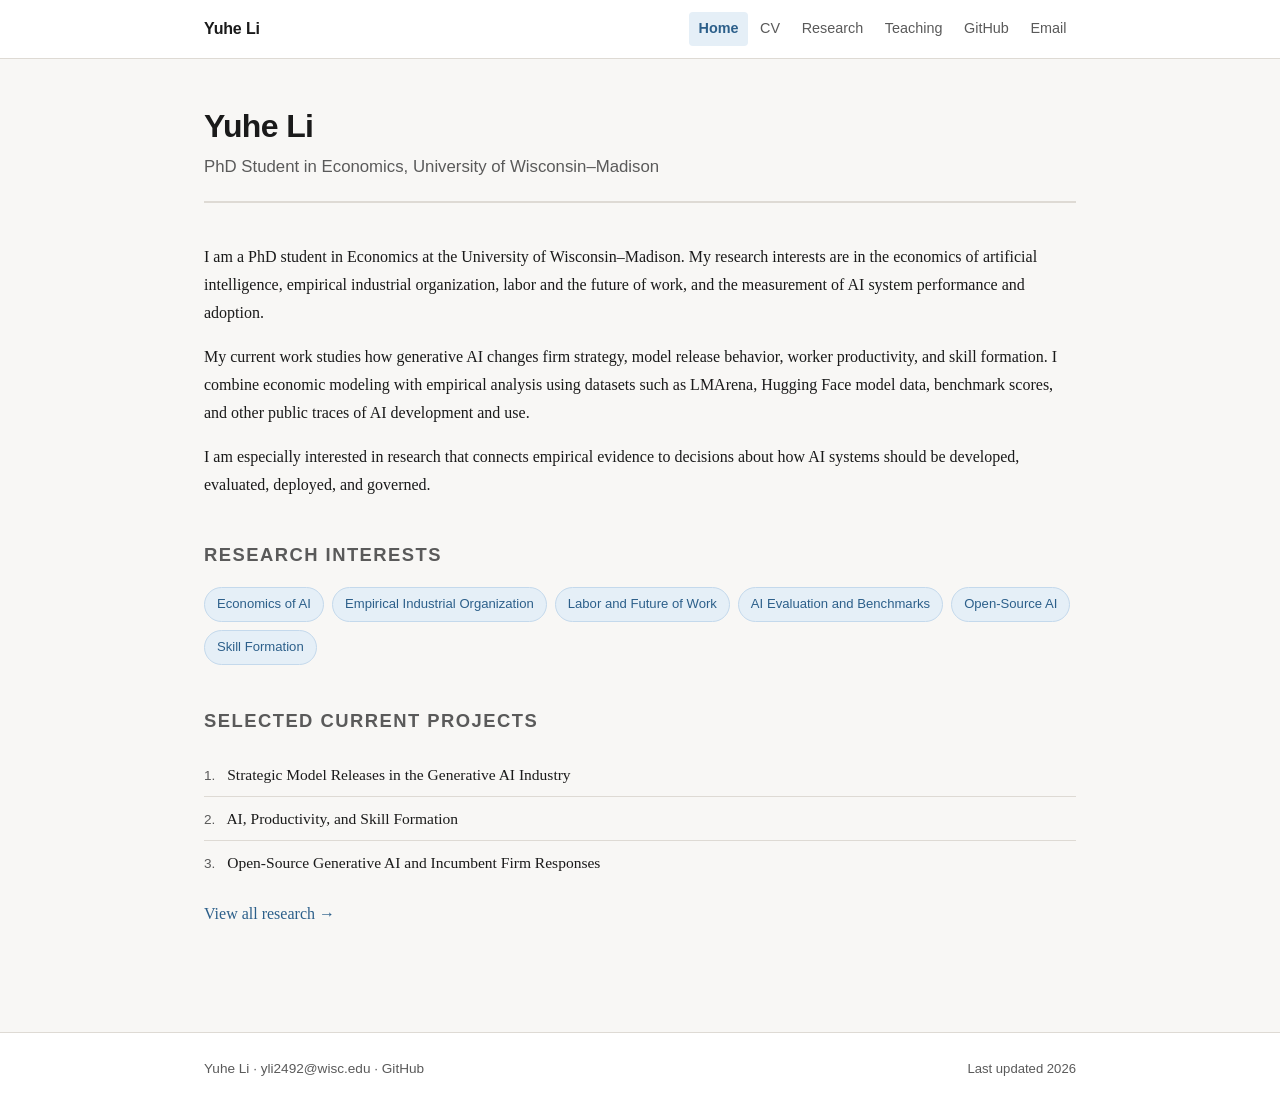
==== index.html @ 70bfa182 "Create personal academic website" ====
<!DOCTYPE html>
<html lang="en">
<head>
  <meta charset="UTF-8">
  <meta name="viewport" content="width=device-width, initial-scale=1.0">
  <meta name="description" content="Yuhe Li — PhD Student in Economics at the University of Wisconsin–Madison. Research in economics of AI, empirical IO, and labor.">
  <title>Yuhe Li</title>
  <link rel="stylesheet" href="styles.css">
</head>
<body>

  <!-- ===== Navigation ===== -->
  <header>
    <nav aria-label="Main navigation">
      <div class="nav-inner">
        <a class="nav-name" href="index.html">Yuhe Li</a>
        <ul class="nav-links">
          <li><a href="index.html" class="active" aria-current="page">Home</a></li>
          <li><a href="cv.html">CV</a></li>
          <li><a href="research.html">Research</a></li>
          <li><a href="teaching.html">Teaching</a></li>
          <!-- TODO: replace with your GitHub profile URL -->
          <li><a href="https://github.com/yuhe-li" target="_blank" rel="noopener noreferrer">GitHub</a></li>
          <!-- TODO: add LinkedIn URL, or remove this item if not using LinkedIn -->
          <!-- <li><a href="https://linkedin.com/in/YOUR_LINKEDIN" target="_blank" rel="noopener noreferrer">LinkedIn</a></li> -->
          <li><a href="mailto:yli2492@wisc.edu">Email</a></li>
        </ul>
      </div>
    </nav>
  </header>

  <!-- ===== Main Content ===== -->
  <main>
    <div class="container">

      <!-- Page header: name and affiliation -->
      <div class="page-header">
        <h1>Yuhe Li</h1>
        <p class="subtitle">PhD Student in Economics, University of Wisconsin–Madison</p>
      </div>

      <!-- Bio -->
      <div class="section">
        <p>
          I am a PhD student in Economics at the University of Wisconsin–Madison. My research
          interests are in the economics of artificial intelligence, empirical industrial
          organization, labor and the future of work, and the measurement of AI system
          performance and adoption.
        </p>
        <p>
          My current work studies how generative AI changes firm strategy, model release
          behavior, worker productivity, and skill formation. I combine economic modeling with
          empirical analysis using datasets such as LMArena, Hugging Face model data, benchmark
          scores, and other public traces of AI development and use.
        </p>
        <p>
          I am especially interested in research that connects empirical evidence to decisions
          about how AI systems should be developed, evaluated, deployed, and governed.
        </p>
      </div>

      <!-- Research interests -->
      <div class="section">
        <h2>Research Interests</h2>
        <div class="tags" role="list" aria-label="Research interest areas">
          <span class="tag" role="listitem">Economics of AI</span>
          <span class="tag" role="listitem">Empirical Industrial Organization</span>
          <span class="tag" role="listitem">Labor and Future of Work</span>
          <span class="tag" role="listitem">AI Evaluation and Benchmarks</span>
          <span class="tag" role="listitem">Open-Source AI</span>
          <span class="tag" role="listitem">Skill Formation</span>
        </div>
      </div>

      <!-- Selected current projects -->
      <div class="section">
        <h2>Selected Current Projects</h2>
        <ul class="project-list">
          <li>
            <span class="project-num">1.</span>
            <a href="research.html#strategic-releases">
              Strategic Model Releases in the Generative AI Industry
            </a>
          </li>
          <li>
            <span class="project-num">2.</span>
            <a href="research.html#productivity-skills">
              AI, Productivity, and Skill Formation
            </a>
          </li>
          <li>
            <span class="project-num">3.</span>
            <a href="research.html#open-source">
              Open-Source Generative AI and Incumbent Firm Responses
            </a>
          </li>
        </ul>
        <p style="margin-top: 1rem;">
          <a href="research.html">View all research &rarr;</a>
        </p>
      </div>

    </div>
  </main>

  <!-- ===== Footer ===== -->
  <footer>
    <div class="container">
      <div class="footer-left">
        Yuhe Li &middot;
        <a href="mailto:yli2492@wisc.edu">yli2492@wisc.edu</a> &middot;
        <!-- TODO: replace with your GitHub profile URL -->
        <a href="https://github.com/yuhe-li" target="_blank" rel="noopener noreferrer">GitHub</a>
      </div>
      <div class="footer-right">Last updated 2026</div>
    </div>
  </footer>

</body>
</html>
---- styles.css ----
/* =========================================================
   styles.css — Shared stylesheet for yuhe-li.github.io
   ========================================================= */

/* ----- CSS Variables ----- */
:root {
  --bg:           #f8f7f5;
  --bg-white:     #ffffff;
  --text:         #1a1a1a;
  --text-muted:   #5a5a5a;
  --accent:       #2c5f8a;
  --accent-hover: #1d4266;
  --accent-light: #e5eff7;
  --border:       #dedad4;
  --max-width:    920px;
  --nav-height:   58px;
  --radius:       4px;
}

/* ----- Reset & Base ----- */
*, *::before, *::after {
  box-sizing: border-box;
  margin: 0;
  padding: 0;
}

html {
  font-size: 16px;
  scroll-behavior: smooth;
}

body {
  background-color: var(--bg);
  color: var(--text);
  font-family: Georgia, 'Times New Roman', Times, serif;
  line-height: 1.75;
  min-height: 100vh;
  display: flex;
  flex-direction: column;
}

/* Use sans-serif for UI elements */
nav, footer, .tag, .btn, .methods-line, h1, h2, h3, h4, label {
  font-family: -apple-system, BlinkMacSystemFont, 'Segoe UI', Helvetica, Arial, sans-serif;
}

a {
  color: var(--accent);
  text-decoration: none;
}

a:hover {
  color: var(--accent-hover);
  text-decoration: underline;
}

p {
  margin-bottom: 1rem;
}

p:last-child {
  margin-bottom: 0;
}

/* ----- Layout ----- */
.container {
  max-width: var(--max-width);
  margin: 0 auto;
  padding: 0 1.5rem;
}

main {
  flex: 1;
  padding: 3rem 0 4rem;
}

/* ----- Navigation ----- */
header {
  position: sticky;
  top: 0;
  z-index: 100;
  background: var(--bg-white);
  border-bottom: 1px solid var(--border);
}

nav {
  height: var(--nav-height);
}

.nav-inner {
  max-width: var(--max-width);
  margin: 0 auto;
  padding: 0 1.5rem;
  height: 100%;
  display: flex;
  align-items: center;
  justify-content: space-between;
  gap: 1rem;
}

/* Name/logo in nav */
.nav-name {
  font-size: 1rem;
  font-weight: 600;
  color: var(--text);
  text-decoration: none;
  white-space: nowrap;
  letter-spacing: -0.01em;
}

.nav-name:hover {
  color: var(--accent);
  text-decoration: none;
}

/* Nav links list */
.nav-links {
  list-style: none;
  display: flex;
  align-items: center;
  gap: 0.15rem;
  flex-wrap: wrap;
  justify-content: flex-end;
}

.nav-links a {
  display: inline-block;
  padding: 0.3rem 0.6rem;
  font-size: 0.9rem;
  color: var(--text-muted);
  text-decoration: none;
  border-radius: var(--radius);
  transition: color 0.15s, background 0.15s;
}

.nav-links a:hover {
  color: var(--accent);
  background: var(--accent-light);
  text-decoration: none;
}

/* Active page indicator */
.nav-links a.active {
  color: var(--accent);
  font-weight: 600;
  background: var(--accent-light);
}

/* ----- Page Headings ----- */
.page-header {
  margin-bottom: 2.5rem;
  padding-bottom: 1.25rem;
  border-bottom: 2px solid var(--border);
}

.page-header h1 {
  font-size: 2rem;
  font-weight: 700;
  color: var(--text);
  letter-spacing: -0.02em;
  line-height: 1.2;
}

.page-header .subtitle {
  margin-top: 0.4rem;
  font-size: 1.05rem;
  color: var(--text-muted);
  font-family: -apple-system, BlinkMacSystemFont, 'Segoe UI', Helvetica, Arial, sans-serif;
}

/* ----- Section Headings ----- */
.section {
  margin-bottom: 2.5rem;
}

.section h2 {
  font-size: 1.15rem;
  font-weight: 700;
  text-transform: uppercase;
  letter-spacing: 0.08em;
  color: var(--text-muted);
  margin-bottom: 1rem;
}

/* ----- Research Interest Tags ----- */
.tags {
  display: flex;
  flex-wrap: wrap;
  gap: 0.5rem;
}

.tag {
  display: inline-block;
  padding: 0.3rem 0.75rem;
  background: var(--accent-light);
  color: var(--accent);
  border-radius: 100px;
  font-size: 0.82rem;
  font-weight: 500;
  border: 1px solid #c4d9ec;
}

/* ----- Project Cards ----- */
.card {
  background: var(--bg-white);
  border: 1px solid var(--border);
  border-radius: var(--radius);
  padding: 1.5rem 1.75rem;
  margin-bottom: 1.25rem;
  transition: border-color 0.15s;
}

.card:hover {
  border-color: #bac8d3;
}

.card h3 {
  font-size: 1.05rem;
  font-weight: 600;
  color: var(--text);
  margin-bottom: 0.65rem;
  line-height: 1.35;
}

.card h3 a {
  color: var(--text);
  text-decoration: none;
}

.card h3 a:hover {
  color: var(--accent);
  text-decoration: underline;
}

.card p {
  font-size: 0.97rem;
  color: var(--text);
  margin-bottom: 0.75rem;
}

/* Methods/status line inside cards */
.methods-line {
  font-size: 0.83rem;
  color: var(--text-muted);
  font-style: italic;
  margin-top: 0.5rem;
  margin-bottom: 0;
}

/* ----- Project links list on home page ----- */
.project-list {
  list-style: none;
}

.project-list li {
  padding: 0.5rem 0;
  border-bottom: 1px solid var(--border);
  font-size: 0.97rem;
}

.project-list li:last-child {
  border-bottom: none;
}

.project-list a {
  color: var(--text);
  text-decoration: none;
}

.project-list a:hover {
  color: var(--accent);
  text-decoration: underline;
}

.project-num {
  color: var(--text-muted);
  margin-right: 0.5rem;
  font-family: -apple-system, BlinkMacSystemFont, 'Segoe UI', Helvetica, Arial, sans-serif;
  font-size: 0.85rem;
}

/* ----- Button / Download Link ----- */
.btn {
  display: inline-block;
  padding: 0.55rem 1.2rem;
  background: var(--accent);
  color: #fff;
  border-radius: var(--radius);
  font-size: 0.9rem;
  font-weight: 500;
  text-decoration: none;
  transition: background 0.15s;
}

.btn:hover {
  background: var(--accent-hover);
  color: #fff;
  text-decoration: none;
}

.btn-outline {
  background: transparent;
  color: var(--accent);
  border: 1.5px solid var(--accent);
}

.btn-outline:hover {
  background: var(--accent-light);
  color: var(--accent);
}

/* ----- CV PDF embed ----- */
.pdf-wrapper {
  margin-top: 1.5rem;
  border: 1px solid var(--border);
  border-radius: var(--radius);
  overflow: hidden;
}

.pdf-fallback {
  font-size: 0.9rem;
  color: var(--text-muted);
  margin: 1rem 0 0;
}

.pdf-wrapper iframe {
  display: block;
  width: 100%;
  height: 80vh;
  min-height: 500px;
  border: none;
}

/* ----- Teaching sections ----- */
.teaching-role {
  margin-bottom: 2rem;
}

.teaching-role h3 {
  font-size: 1rem;
  font-weight: 700;
  color: var(--text);
  font-family: -apple-system, BlinkMacSystemFont, 'Segoe UI', Helvetica, Arial, sans-serif;
  margin-bottom: 0.5rem;
}

.teaching-role p {
  font-size: 0.97rem;
}

/* ----- Research themes list ----- */
.theme-list {
  list-style: none;
  padding: 0;
}

.theme-list li {
  padding: 0.45rem 0 0.45rem 1.2rem;
  position: relative;
  font-size: 0.97rem;
  border-bottom: 1px solid var(--border);
}

.theme-list li:last-child {
  border-bottom: none;
}

.theme-list li::before {
  content: '›';
  position: absolute;
  left: 0;
  color: var(--accent);
  font-weight: 700;
}

/* ----- Footer ----- */
footer {
  background: var(--bg-white);
  border-top: 1px solid var(--border);
  padding: 1.5rem 0;
}

footer .container {
  display: flex;
  align-items: center;
  justify-content: space-between;
  flex-wrap: wrap;
  gap: 0.5rem;
}

.footer-left {
  font-size: 0.85rem;
  color: var(--text-muted);
  font-family: -apple-system, BlinkMacSystemFont, 'Segoe UI', Helvetica, Arial, sans-serif;
}

.footer-left a {
  color: var(--text-muted);
}

.footer-left a:hover {
  color: var(--accent);
}

.footer-right {
  font-size: 0.82rem;
  color: var(--text-muted);
  font-family: -apple-system, BlinkMacSystemFont, 'Segoe UI', Helvetica, Arial, sans-serif;
}

/* ----- Divider ----- */
hr {
  border: none;
  border-top: 1px solid var(--border);
  margin: 2rem 0;
}

/* ----- Responsive: Tablet / Mobile ----- */
@media (max-width: 640px) {
  :root {
    --nav-height: auto;
  }

  .nav-inner {
    flex-direction: column;
    align-items: flex-start;
    padding: 0.75rem 1.25rem;
    gap: 0.5rem;
  }

  .nav-links {
    gap: 0.1rem;
  }

  .nav-links a {
    font-size: 0.82rem;
    padding: 0.25rem 0.5rem;
  }

  main {
    padding: 2rem 0 3rem;
  }

  .container {
    padding: 0 1.25rem;
  }

  .page-header h1 {
    font-size: 1.6rem;
  }

  footer .container {
    flex-direction: column;
    align-items: flex-start;
  }

  .pdf-wrapper iframe {
    height: 60vh;
  }
}
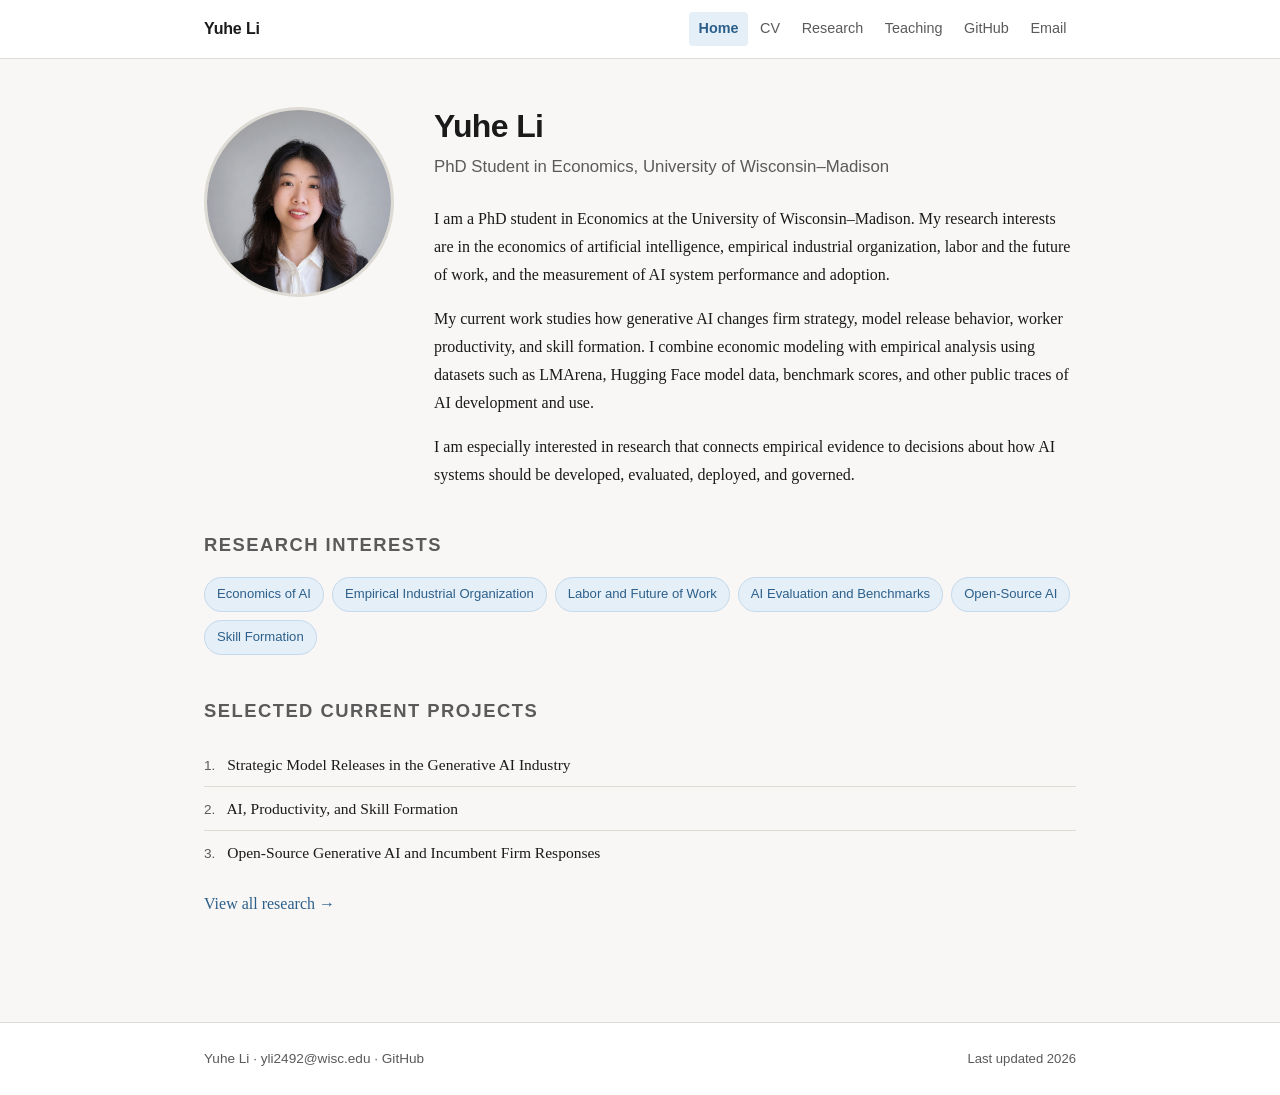
==== commit 06f39167: "Add profile photo to homepage" ====
--- a/index.html
+++ b/index.html
@@ -33,30 +33,35 @@
   <main>
     <div class="container">
 
-      <!-- Page header: name and affiliation -->
-      <div class="page-header">
-        <h1>Yuhe Li</h1>
-        <p class="subtitle">PhD Student in Economics, University of Wisconsin–Madison</p>
-      </div>
-
-      <!-- Bio -->
-      <div class="section">
-        <p>
-          I am a PhD student in Economics at the University of Wisconsin–Madison. My research
-          interests are in the economics of artificial intelligence, empirical industrial
-          organization, labor and the future of work, and the measurement of AI system
-          performance and adoption.
-        </p>
-        <p>
-          My current work studies how generative AI changes firm strategy, model release
-          behavior, worker productivity, and skill formation. I combine economic modeling with
-          empirical analysis using datasets such as LMArena, Hugging Face model data, benchmark
-          scores, and other public traces of AI development and use.
-        </p>
-        <p>
-          I am especially interested in research that connects empirical evidence to decisions
-          about how AI systems should be developed, evaluated, deployed, and governed.
-        </p>
+      <!-- Profile: photo + name + bio side by side -->
+      <div class="profile">
+        <img
+          class="profile-photo"
+          src="assets/photo.jpg"
+          alt="Yuhe Li"
+        >
+        <div class="profile-body">
+          <div class="page-header">
+            <h1>Yuhe Li</h1>
+            <p class="subtitle">PhD Student in Economics, University of Wisconsin–Madison</p>
+          </div>
+          <p>
+            I am a PhD student in Economics at the University of Wisconsin–Madison. My research
+            interests are in the economics of artificial intelligence, empirical industrial
+            organization, labor and the future of work, and the measurement of AI system
+            performance and adoption.
+          </p>
+          <p>
+            My current work studies how generative AI changes firm strategy, model release
+            behavior, worker productivity, and skill formation. I combine economic modeling with
+            empirical analysis using datasets such as LMArena, Hugging Face model data, benchmark
+            scores, and other public traces of AI development and use.
+          </p>
+          <p>
+            I am especially interested in research that connects empirical evidence to decisions
+            about how AI systems should be developed, evaluated, deployed, and governed.
+          </p>
+        </div>
       </div>
 
       <!-- Research interests -->
--- a/styles.css
+++ b/styles.css
@@ -146,6 +146,55 @@
   background: var(--accent-light);
 }
 
+/* ----- Profile layout (home page) ----- */
+.profile {
+  display: flex;
+  gap: 2.5rem;
+  align-items: flex-start;
+  margin-bottom: 2.5rem;
+}
+
+.profile-photo {
+  width: 190px;
+  height: 190px;
+  border-radius: 50%;
+  object-fit: cover;
+  object-position: center top;
+  flex-shrink: 0;
+  border: 3px solid var(--border);
+}
+
+.profile-body {
+  flex: 1;
+  min-width: 0;
+}
+
+/* No divider line under the name when it's inside the profile block */
+.profile-body .page-header {
+  border-bottom: none;
+  padding-bottom: 0.5rem;
+  margin-bottom: 1rem;
+}
+
+/* On mobile, stack photo above text */
+@media (max-width: 560px) {
+  .profile {
+    flex-direction: column;
+    align-items: center;
+    text-align: center;
+    gap: 1.5rem;
+  }
+
+  .profile-photo {
+    width: 150px;
+    height: 150px;
+  }
+
+  .tags {
+    justify-content: center;
+  }
+}
+
 /* ----- Page Headings ----- */
 .page-header {
   margin-bottom: 2.5rem;
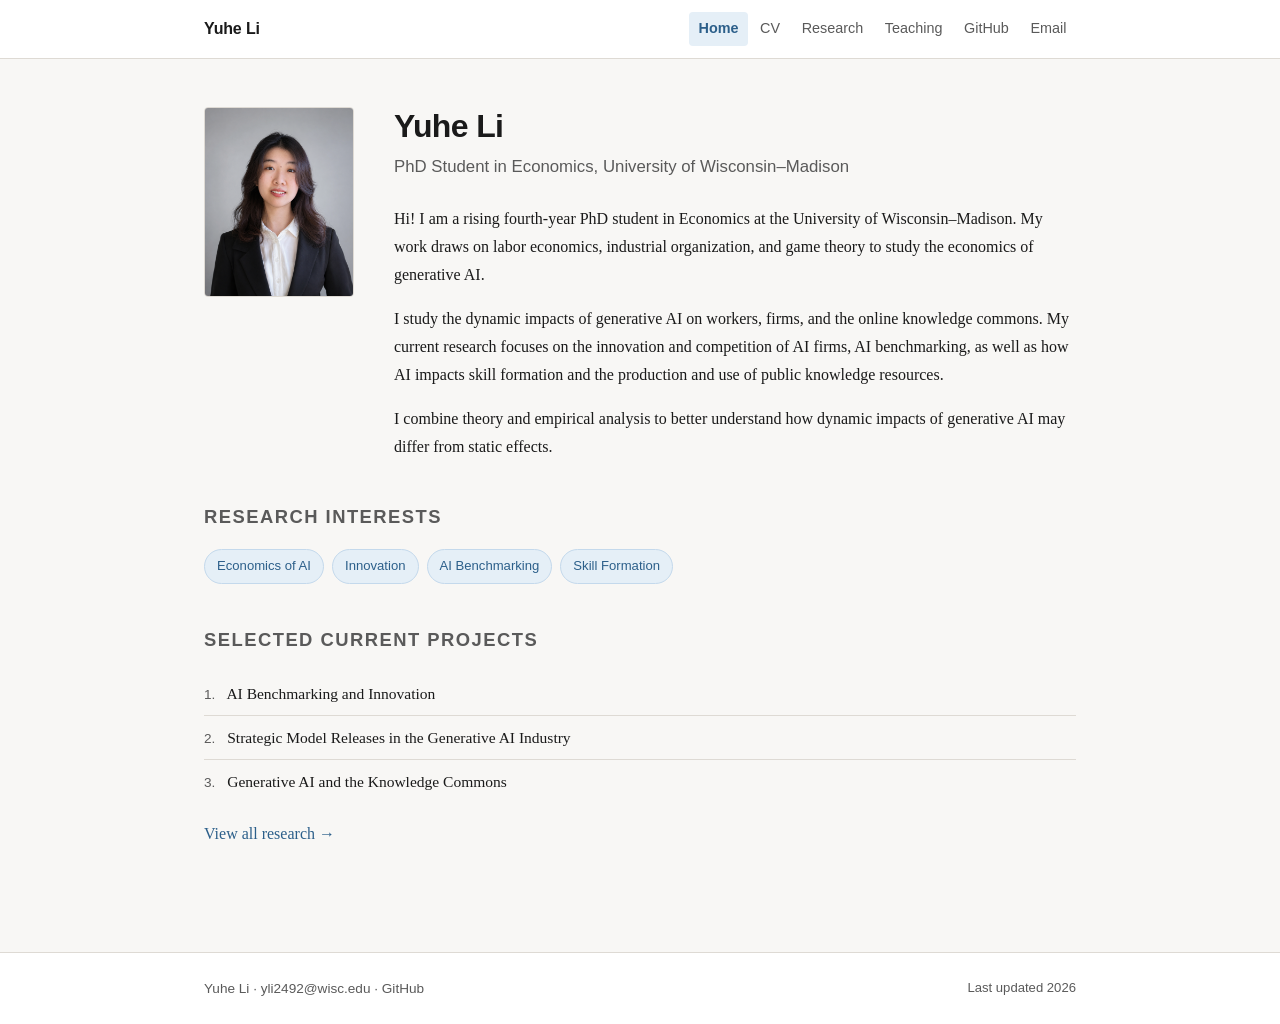
==== commit 3da0464c: "Revise introduction and research interests in index.html Updated personal introduction and research " ====
--- a/index.html
+++ b/index.html
@@ -46,20 +46,16 @@
             <p class="subtitle">PhD Student in Economics, University of Wisconsin–Madison</p>
           </div>
           <p>
-            I am a PhD student in Economics at the University of Wisconsin–Madison. My research
-            interests are in the economics of artificial intelligence, empirical industrial
-            organization, labor and the future of work, and the measurement of AI system
-            performance and adoption.
+            Hi! I am a rising fourth-year PhD student in Economics at the University of Wisconsin–Madison. 
+            My work draws on labor economics, industrial organization, and game theory to study the economics of generative AI.
           </p>
           <p>
-            My current work studies how generative AI changes firm strategy, model release
-            behavior, worker productivity, and skill formation. I combine economic modeling with
-            empirical analysis using datasets such as LMArena, Hugging Face model data, benchmark
-            scores, and other public traces of AI development and use.
+            I study the dynamic impacts of generative AI on workers, firms, and the online knowledge commons. 
+            My current research focuses on the innovation and competition of AI firms, AI benchmarking, 
+            as well as how AI impacts skill formation and the production and use of public knowledge resources.
           </p>
           <p>
-            I am especially interested in research that connects empirical evidence to decisions
-            about how AI systems should be developed, evaluated, deployed, and governed.
+            I combine theory and empirical analysis to better understand how dynamic impacts of generative AI may differ from static effects.
           </p>
         </div>
       </div>
@@ -69,10 +65,8 @@
         <h2>Research Interests</h2>
         <div class="tags" role="list" aria-label="Research interest areas">
           <span class="tag" role="listitem">Economics of AI</span>
-          <span class="tag" role="listitem">Empirical Industrial Organization</span>
-          <span class="tag" role="listitem">Labor and Future of Work</span>
-          <span class="tag" role="listitem">AI Evaluation and Benchmarks</span>
-          <span class="tag" role="listitem">Open-Source AI</span>
+          <span class="tag" role="listitem">Innovation</span>
+          <span class="tag" role="listitem">AI Benchmarking</span></span>
           <span class="tag" role="listitem">Skill Formation</span>
         </div>
       </div>
@@ -84,19 +78,19 @@
           <li>
             <span class="project-num">1.</span>
             <a href="research.html#strategic-releases">
-              Strategic Model Releases in the Generative AI Industry
+              AI Benchmarking and Innovation
             </a>
           </li>
           <li>
             <span class="project-num">2.</span>
             <a href="research.html#productivity-skills">
-              AI, Productivity, and Skill Formation
+              Strategic Model Releases in the Generative AI Industry
             </a>
           </li>
           <li>
             <span class="project-num">3.</span>
             <a href="research.html#open-source">
-              Open-Source Generative AI and Incumbent Firm Responses
+              Generative AI and the Knowledge Commons
             </a>
           </li>
         </ul>
--- a/styles.css
+++ b/styles.css
@@ -155,13 +155,15 @@
 }
 
 .profile-photo {
-  width: 190px;
+  display: block;
+  width: 150px;
+  max-width: 150px;
   height: 190px;
-  border-radius: 50%;
+  border-radius: var(--radius);
   object-fit: cover;
   object-position: center top;
   flex-shrink: 0;
-  border: 3px solid var(--border);
+  border: 1px solid var(--border);
 }
 
 .profile-body {
@@ -186,8 +188,8 @@
   }
 
   .profile-photo {
-    width: 150px;
-    height: 150px;
+    width: 110px;
+    height: 140px;
   }
 
   .tags {
